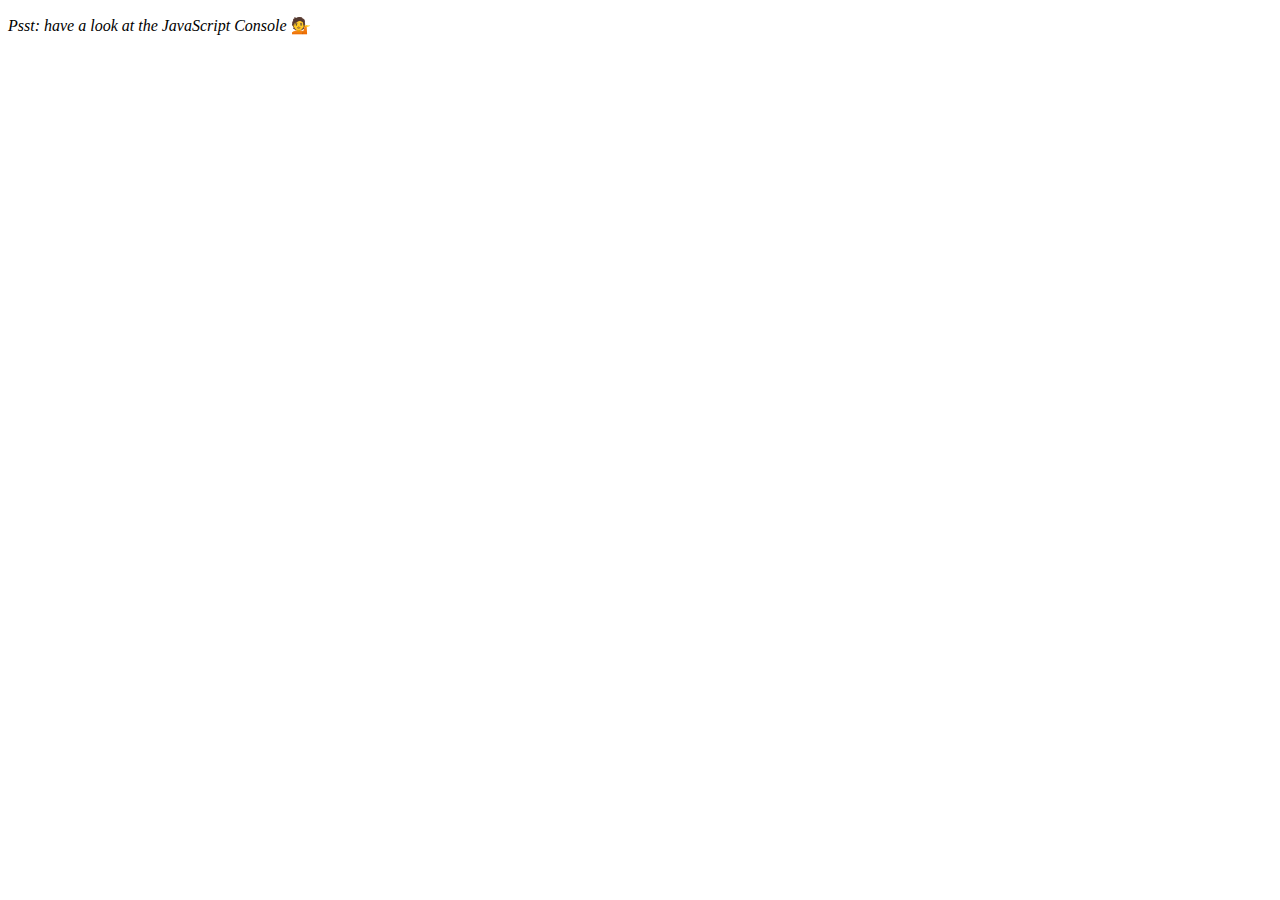
==== array.html @ e864c698 "cwiczenia z ajax" ====
<!DOCTYPE html>
<html lang="en">
<head>
  <meta charset="UTF-8">
  <title>Array Cardio 💪</title>
</head>
<body>
  <p><em>Psst: have a look at the JavaScript Console</em> 💁</p>
  <script>
    // Get your shorts on - this is an array workout!
    // ## Array Cardio Day 1

    // Some data we can work with

    const inventors = [
      { first: 'Albert', last: 'Einstein', year: 1879, passed: 1955 },
      { first: 'Isaac', last: 'Newton', year: 1643, passed: 1727 },
      { first: 'Galileo', last: 'Galilei', year: 1564, passed: 1642 },
      { first: 'Marie', last: 'Curie', year: 1867, passed: 1934 },
      { first: 'Johannes', last: 'Kepler', year: 1571, passed: 1630 },
      { first: 'Nicolaus', last: 'Copernicus', year: 1473, passed: 1543 },
      { first: 'Max', last: 'Planck', year: 1858, passed: 1947 }
//      { first: 'Katherine', last: 'Blodgett', year: 1898, passed: 1979 },
//      { first: 'Ada', last: 'Lovelace', year: 1815, passed: 1852 },
//      { first: 'Sarah E.', last: 'Goode', year: 1855, passed: 1905 },
//      { first: 'Lise', last: 'Meitner', year: 1878, passed: 1968 },
//      { first: 'Hanna', last: 'Hammarström', year: 1829, passed: 1909 }
    ];

    const people = ['Beck, Glenn', 'Becker, Carl', 'Beckett, Samuel', 'Beddoes, Mick', 'Beecher, Henry', 'Beethoven, Ludwig', 'Begin, Menachem', 'Belloc, Hilaire', 'Bellow, Saul', 'Benchley, Robert', 'Benenson, Peter', 'Ben-Gurion, David', 'Benjamin, Walter', 'Benn, Tony', 'Bennington, Chester', 'Benson, Leana', 'Bent, Silas', 'Bentsen, Lloyd', 'Berger, Ric', 'Bergman, Ingmar', 'Berio, Luciano', 'Berle, Milton', 'Berlin, Irving', 'Berne, Eric', 'Bernhard, Sandra', 'Berra, Yogi', 'Berry, Halle', 'Berry, Wendell', 'Bethea, Erin', 'Bevan, Aneurin', 'Bevel, Ken', 'Biden, Joseph', 'Bierce, Ambrose', 'Biko, Steve', 'Billings, Josh', 'Biondo, Frank', 'Birrell, Augustine', 'Black, Elk', 'Blair, Robert', 'Blair, Tony', 'Blake, William'];
    
    //https://javascript30.com/account/access/58d5564dbad3b321c1519b5e/view/99f049bb27
    var arrayJSON = 'https://gist.githubusercontent.com/Miserlou/c5cd8364bf9b2420bb29/raw/2bf258763cdddd704f8ffd3ea9a3e81d25e2c6f6/cities.json';
    
    // Array.prototype.filter()
    // 1. Filter the list of inventors for those who were born in the 1500's
    var len = inventors.length;
//    for (var i=0;i<len;i++){
//      var val = inventors[i].year;
//      if( val> 1500 && val <1599){
//        console.log(val);
//      }
//    }
    
//    const fifteen = inventors.filter(investor => {
//      if(investor.year >= 1500 && investor.year <1600){
//        return true;
//      }
//    });
//    console.table(fifteen);
    
      //const fifteen = inventors.filter(investor => (investor.year >= 1500 && investor.year <1600));
    //console.table(fifteen);
    
//    console.log(inventors[0].year);
    
    //-----------------------------------------------------------------------------------------------------------
    // Array.prototype.map()
    // 2. Give us an array of the inventors' first and last names
//    const fullName = inventors.map(function(d) {
//      return d.first +' '+ d.last;
//    });
//    console.log(fullName);
    
//    var nameArray = [];
//    for (var i = 0;i<len;i++){
//      var x = inventors[i].first + " " + inventors[i].last;
//      nameArray.push(x);
//    }
//    console.log(nameArray);
    
    
    
    
    //-----------------------------------------------------------------------------------------------------------
    // Array.prototype.sort()
    // 3. Sort the inventors by birthdate, oldest to youngest
//    var tablicaSort = [];
//    for (var i = 0;i<len;i++){
//      tablicaSort.push(inventors[i].year);
//    }
//    var newA = tablicaSort.sort(function(a,b){
//      return b-a;
//    });
//    console.log(newA);
    
//      const ordered = inventors.sort(function(a,b){
//      if(a.year<b.year) {
//        return 1;
//      }else{
//        return -1;  
//      }
//        
//      });
      //console.table(ordered);
    
//      const ordered2 = inventors.sort((a,b) => a.year<b.year ? 1 : -1);
      //console.table (ordered2);
    
    //-----------------------------------------------------------------------------------------------------------
    // Array.prototype.reduce()
    // 4. How many years did all the inventors live?
//    var totalYears = 0;
//    for (var i=0;i<len;i++){
//      var age = inventors[i].passed - inventors[i].year;
//      totalYears+=age;
//    }
//    console.log(totalYears);
    //-------------------
//    var total = 0;
//    const totalYears = inventors.reduce((total,inventor) => {
//      return total + (inventor.passed-inventor.year);
//    },0);
//    
//    console.log(totalYears);
  
    //-----------------------------------------------------------------------------------------------------------
    // 5. Sort the inventors by years lived
    //sortowanie wewnątrz obiektów w tabeli
//    const oldest = inventors.sort(function(a,b){
//      const lastGuy = a.passed - a.year;
//      const nextGuy = b.passed - b.year;
//      return lastGuy > nextGuy ? -1 : 1; 
//    });
//      console.table(oldest);
    
    
    
    //-----------------------------------------------------------------------------------------------------------
    // 6. create a list of Boulevards in Paris that contain 'de' anywhere in the name
    // https://en.wikipedia.org/wiki/Category:Boulevards_in_Paris
    //https://en.wikipedia.org/wiki/Category:Boulevards_in_Paris
    
    //    const category = document.querySelector('.mw-category');
    //    const links = Array.from(category.querySelectorAll('a'));
    //    const de = links
    //                    .map(link => link.textContent)
    //                    .filter(streetName => streetName.includes('de'));
    

    //-----------------------------------------------------------------------------------------------------------
    // 7. sort Exercise
    // Sort the people alphabetically by last name
    
//    const alpha = people.sort(function(lastOne, nextOne){
//      const [aLast,aFirst] = lastOne.split(', ');
//      const [bLast,bFirst] = nextOne.split(', ');
//      //return aLast > bLast ? 1 : -1;
//      console.table(nextOne);
//      
//    });
    
      const alpha = people.sort(function(lastOne, nextOne){
          const parts = lastOne.split(', ');
      //return aLast > bLast ? 1 : -1;
      //console.log(parts);
      
    });
    
//    var people2 = ['lukasz michal zaw pierwszy', 'aneta weronika zaw','daria monika zaw','tomek rysiek dom'];
//    
//    const nowa2 = people2.sort(function(a){
//      //const cos = b.split(' ');
//      //console.log(cos);
//      //przypisanie zmiennych do podzielonego textu
//      const [a2, b2, c2, d2] = a.split(' ');
//      console.log(a2,b2,c2,d2);
//    });
    
    
    
    //-----------------------------------------------------------------------------------------------------------
    // 8. Reduce Exercise
    // Sum up the instances of each of these
    const data = ['car', 'car', 'truck', 'truck', 'bike', 'walk', 'car', 'van', 'bike', 'walk', 'car', 'van', 'car', 'truck' ];
    
    const transport = data.reduce(function(obj, item){
      if(!obj[item]){
        obj[item] = 0;
      }
      obj[item]++;
      return obj;
    },{});
    
    console.log(transport);
  </script>
</body>
</html>
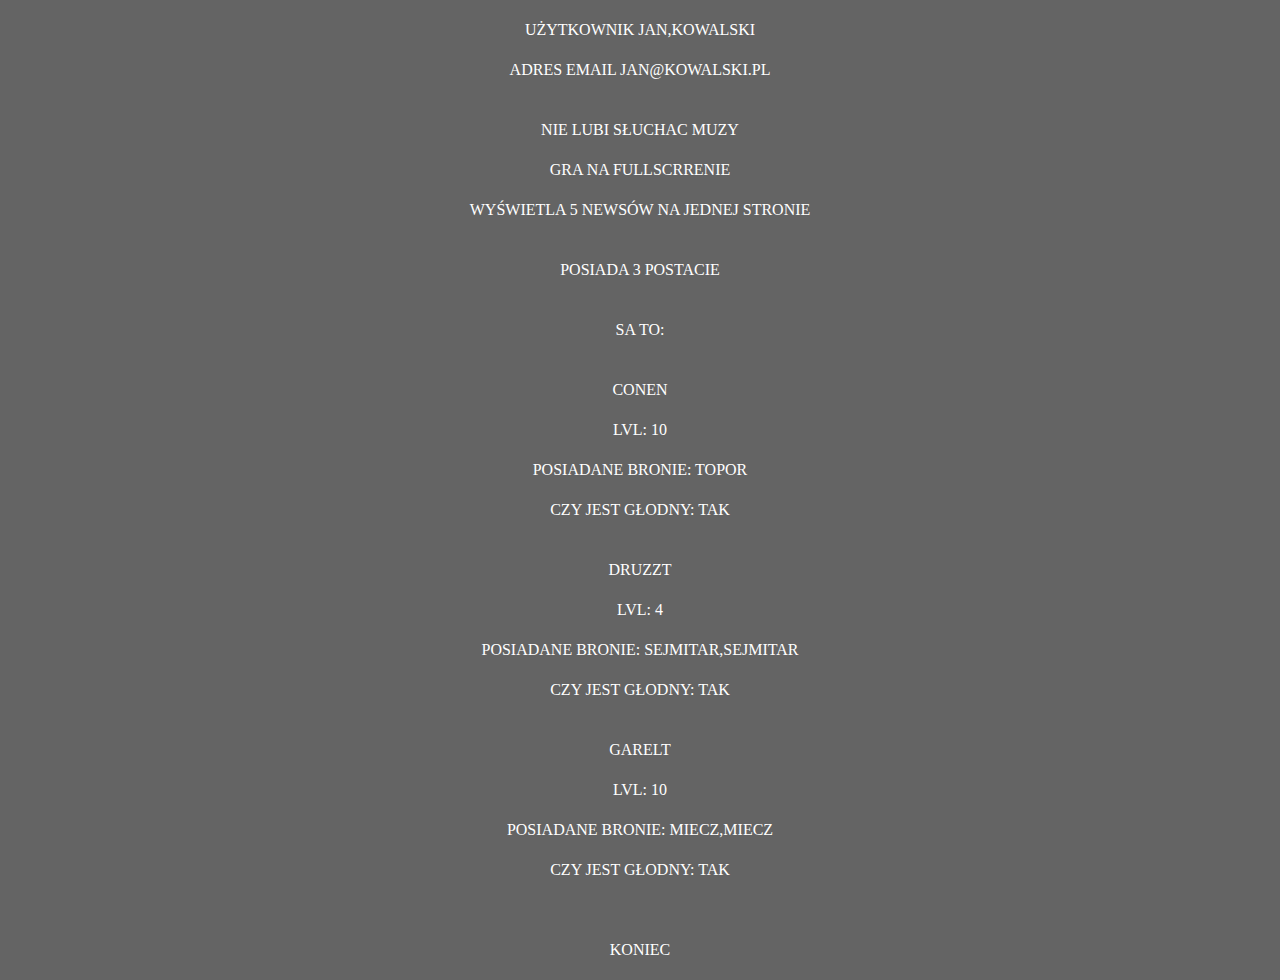
==== commit c721c640: "cwiczenia z json" ====
--- a/array.html
+++ b/array.html
@@ -4,8 +4,29 @@
   <meta charset="UTF-8">
   <title>Array Cardio 💪</title>
 </head>
+<style>
+  body{
+    display: flex;
+    justify-content: center;
+    align-content: center;
+    flex-direction: column;margin: 0;
+    padding: 0;
+  }
+  p{
+    color: white;
+    background: #646464;
+    padding: 10px 20px;
+    text-transform: uppercase;
+    text-align: center;
+    line-height: 40px;
+    font: 20px;
+    margin: 0 auto;
+    
+  }
+  </style>
 <body>
-  <p><em>Psst: have a look at the JavaScript Console</em> 💁</p>
+  
+  <div id="showMe"></div>
   <script>
     // Get your shorts on - this is an array workout!
     // ## Array Cardio Day 1
@@ -34,7 +55,7 @@
     
     // Array.prototype.filter()
     // 1. Filter the list of inventors for those who were born in the 1500's
-    var len = inventors.length;
+//    var len = inventors.length;
 //    for (var i=0;i<len;i++){
 //      var val = inventors[i].year;
 //      if( val> 1500 && val <1599){
@@ -150,12 +171,12 @@
 //      
 //    });
     
-      const alpha = people.sort(function(lastOne, nextOne){
-          const parts = lastOne.split(', ');
+//      const alpha = people.sort(function(lastOne, nextOne){
+//          const parts = lastOne.split(', ');
       //return aLast > bLast ? 1 : -1;
       //console.log(parts);
       
-    });
+//    });
     
 //    var people2 = ['lukasz michal zaw pierwszy', 'aneta weronika zaw','daria monika zaw','tomek rysiek dom'];
 //    
@@ -172,17 +193,84 @@
     //-----------------------------------------------------------------------------------------------------------
     // 8. Reduce Exercise
     // Sum up the instances of each of these
-    const data = ['car', 'car', 'truck', 'truck', 'bike', 'walk', 'car', 'van', 'bike', 'walk', 'car', 'van', 'car', 'truck' ];
-    
-    const transport = data.reduce(function(obj, item){
-      if(!obj[item]){
-        obj[item] = 0;
-      }
-      obj[item]++;
-      return obj;
-    },{});
-    
-    console.log(transport);
+//    const data = ['car', 'car', 'truck', 'truck', 'bike', 'walk', 'car', 'van', 'bike', 'walk', 'car', 'van', 'car', 'truck' ];
+//    
+//    const transport = data.reduce(function(obj, item){
+//      if(!obj[item]){
+//        obj[item] = 0;
+//      }
+//      obj[item]++;
+//      return obj;
+//    },{});
+//    
+//    console.log(transport);
+    var text2 = '{"name":["Jan","Kowalski"],"email":"jan@Kowalski.pl","settings":{"sound":"off","fullScreen":true,"newsDisplayed":5},"Characters":[{"name":"Conen","level":10,"items":["topor"],"hungry":true},{"name":"Druzzt","level":4,"items":["sejmitar","sejmitar"],"hungry":true},{"name":"Garelt","level":10,"items":["miecz","miecz"],"hungry":true}]}';
+    //console.log(text2);
+    var obj2 = JSON.parse(text2);
+    //console.log(obj2);
+    var msg = "<p>Użytkownik " + obj2.name + '</br>';
+    msg += "Adres email " + obj2.email + '</br>';
+    msg += soundON();
+    msg += "<p>Posiada " + obj2.Characters.length + " postacie</p>";
+    msg += "<p>Sa to: <br>" + showHeros()+'</p>';
+    msg += "<p>koniec</p>"; 
+    function soundON(){
+      var settings = "";
+      if (obj2.settings.sound === 'off'){
+        settings += "<p> Nie lubi słuchac muzy" +'</br>';
+      }
+      else{
+        settings += "Lubi słuchać muzy"+'</br>';
+      };
+      
+      if(obj2.settings.fullScreen == true){
+        settings += "Gra na fullScrrenie" +'</br>';
+      }
+      else{
+        settings += "Nie lubi grać na fullScrrenie" +'</br>';
+      };
+      settings += "Wyświetla "+obj2.settings.newsDisplayed + ' newsów na jednej stronie</p>';
+      return settings;
+    };
+    function areHungry(number){
+      var hungry = '';
+      if (obj2.Characters[number].hungry == true){
+        hungry += "Czy jest głodny: TAK";
+      }
+      else{
+        hungry += "<p>Czy jest głodny: NIE</p>";
+      }
+      return hungry;
+    }
+    function showHeros(){
+      var heros ="";
+      for (var i=0;i<3;i++){
+        heros += '<p>' + obj2.Characters[i].name + '<br/>';
+        heros += "LvL: " + obj2.Characters[i].level + '<br>';
+        heros += "Posiadane bronie: " + obj2.Characters[i].items + '<br>';
+        heros += areHungry(i) + '</p>';
+      }
+      return heros;
+    }
+  //console.log(obj2.Characters[1].hungry);  
+    
+    showMe.innerHTML = msg;
+    
+//    var text = '{"employees":[' +
+//      '{"firstName":"John","lastName":"Doe" },' +
+//      '{"firstName":"Anna","lastName":"Smith" },' +
+//      '{"firstName":"Peter","lastName":"Jones" }]}';
+//    console.log(text);
+//    var obj = JSON.parse(text);
+//    
+//    console.log(obj);
+//    var showMe = document.querySelector('#showMe');
+//    
+//    
+//    var imie = obj.employees[2].firstName + " "+ obj.employees[2].lastName;
+//    var wellcome = '<h1> Witamy na naszej stronie </h1>'; 
+//    wellcome += '<h2> '+ imie+' </h2>'; 
+//    showMe.innerHTML = wellcome;
   </script>
 </body>
 </html>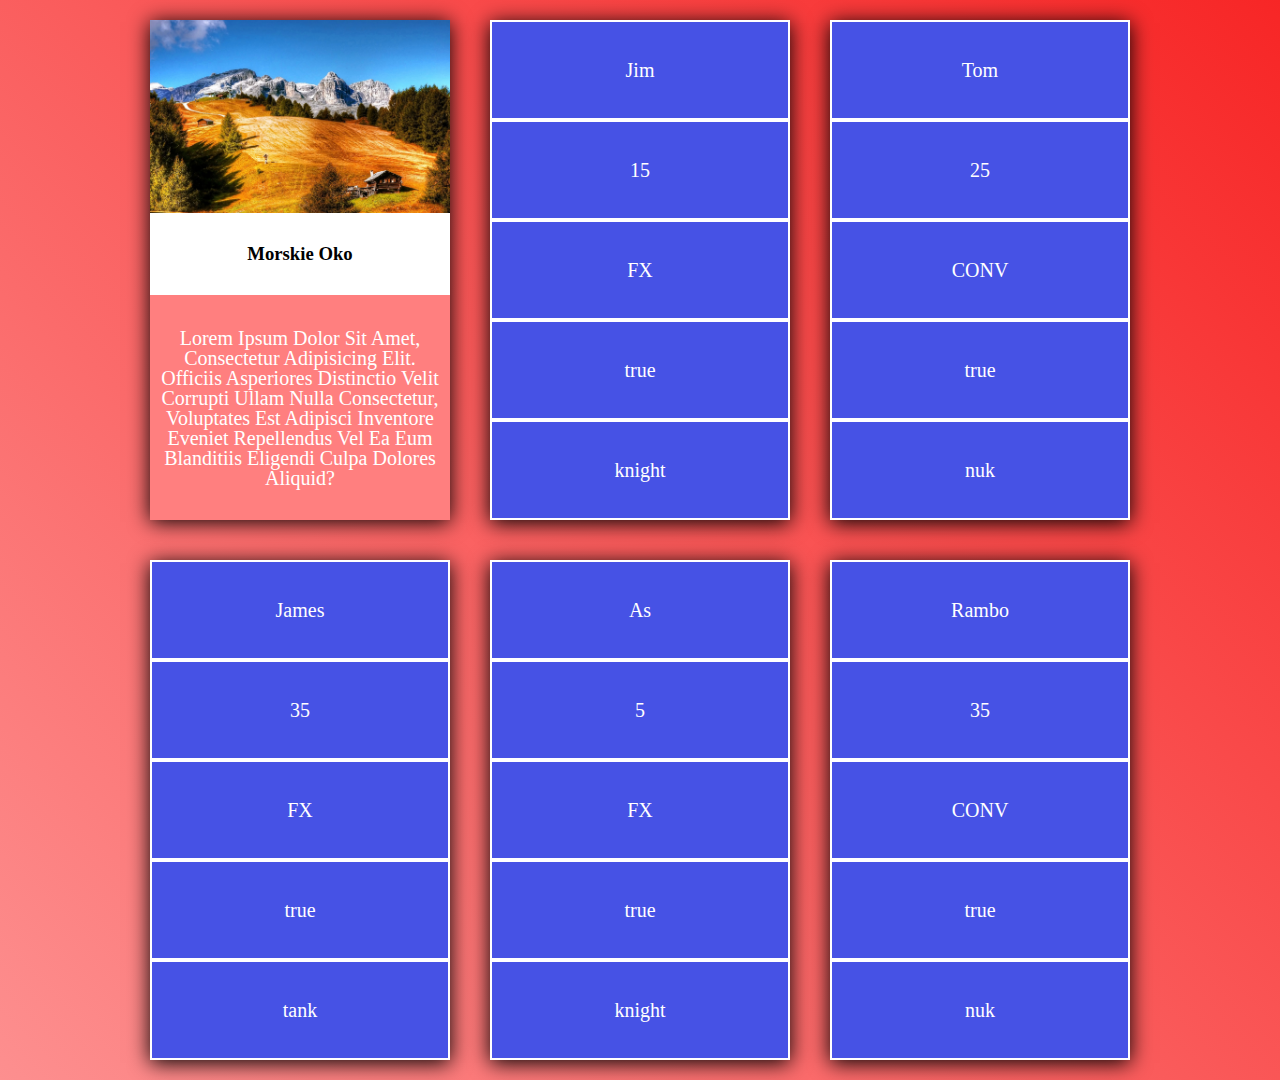
==== commit fdc62853: "cwiczenia z jason2" ====
--- a/array.html
+++ b/array.html
@@ -2,275 +2,35 @@
 <html lang="en">
 <head>
   <meta charset="UTF-8">
-  <title>Array Cardio 💪</title>
+  <title>Array</title>
+  <link rel="stylesheet" href="css/array.css">
 </head>
-<style>
-  body{
-    display: flex;
-    justify-content: center;
-    align-content: center;
-    flex-direction: column;margin: 0;
-    padding: 0;
-  }
-  p{
-    color: white;
-    background: #646464;
-    padding: 10px 20px;
-    text-transform: uppercase;
-    text-align: center;
-    line-height: 40px;
-    font: 20px;
-    margin: 0 auto;
-    
-  }
-  </style>
+
 <body>
+<div class="box">
   
-  <div id="showMe"></div>
-  <script>
-    // Get your shorts on - this is an array workout!
-    // ## Array Cardio Day 1
 
-    // Some data we can work with
+<div class="articeCard">
+  <img src="/images/foto1.jpg" alt="">
+  <h3>Morskie Oko</h3>
+  <p>Lorem ipsum dolor sit amet, consectetur adipisicing elit. Officiis asperiores distinctio velit corrupti ullam nulla consectetur, voluptates est adipisci inventore eveniet repellendus vel ea eum blanditiis eligendi culpa dolores aliquid?</p>
+</div>
+<div id="showMe"></div>
+<!--
+<div class="playCard">
+  <div class="name">JIM</div>
+  <div class="lvl">15</div>
+  <div class="clan">FX</div>
+  <div class="animal">Have pet</div>
+  <div class="char">Knight</div>
+</div>
+-->
+</div>
 
-    const inventors = [
-      { first: 'Albert', last: 'Einstein', year: 1879, passed: 1955 },
-      { first: 'Isaac', last: 'Newton', year: 1643, passed: 1727 },
-      { first: 'Galileo', last: 'Galilei', year: 1564, passed: 1642 },
-      { first: 'Marie', last: 'Curie', year: 1867, passed: 1934 },
-      { first: 'Johannes', last: 'Kepler', year: 1571, passed: 1630 },
-      { first: 'Nicolaus', last: 'Copernicus', year: 1473, passed: 1543 },
-      { first: 'Max', last: 'Planck', year: 1858, passed: 1947 }
-//      { first: 'Katherine', last: 'Blodgett', year: 1898, passed: 1979 },
-//      { first: 'Ada', last: 'Lovelace', year: 1815, passed: 1852 },
-//      { first: 'Sarah E.', last: 'Goode', year: 1855, passed: 1905 },
-//      { first: 'Lise', last: 'Meitner', year: 1878, passed: 1968 },
-//      { first: 'Hanna', last: 'Hammarström', year: 1829, passed: 1909 }
-    ];
 
-    const people = ['Beck, Glenn', 'Becker, Carl', 'Beckett, Samuel', 'Beddoes, Mick', 'Beecher, Henry', 'Beethoven, Ludwig', 'Begin, Menachem', 'Belloc, Hilaire', 'Bellow, Saul', 'Benchley, Robert', 'Benenson, Peter', 'Ben-Gurion, David', 'Benjamin, Walter', 'Benn, Tony', 'Bennington, Chester', 'Benson, Leana', 'Bent, Silas', 'Bentsen, Lloyd', 'Berger, Ric', 'Bergman, Ingmar', 'Berio, Luciano', 'Berle, Milton', 'Berlin, Irving', 'Berne, Eric', 'Bernhard, Sandra', 'Berra, Yogi', 'Berry, Halle', 'Berry, Wendell', 'Bethea, Erin', 'Bevan, Aneurin', 'Bevel, Ken', 'Biden, Joseph', 'Bierce, Ambrose', 'Biko, Steve', 'Billings, Josh', 'Biondo, Frank', 'Birrell, Augustine', 'Black, Elk', 'Blair, Robert', 'Blair, Tony', 'Blake, William'];
-    
-    //https://javascript30.com/account/access/58d5564dbad3b321c1519b5e/view/99f049bb27
-    var arrayJSON = 'https://gist.githubusercontent.com/Miserlou/c5cd8364bf9b2420bb29/raw/2bf258763cdddd704f8ffd3ea9a3e81d25e2c6f6/cities.json';
-    
-    // Array.prototype.filter()
-    // 1. Filter the list of inventors for those who were born in the 1500's
-//    var len = inventors.length;
-//    for (var i=0;i<len;i++){
-//      var val = inventors[i].year;
-//      if( val> 1500 && val <1599){
-//        console.log(val);
-//      }
-//    }
-    
-//    const fifteen = inventors.filter(investor => {
-//      if(investor.year >= 1500 && investor.year <1600){
-//        return true;
-//      }
-//    });
-//    console.table(fifteen);
-    
-      //const fifteen = inventors.filter(investor => (investor.year >= 1500 && investor.year <1600));
-    //console.table(fifteen);
-    
-//    console.log(inventors[0].year);
-    
-    //-----------------------------------------------------------------------------------------------------------
-    // Array.prototype.map()
-    // 2. Give us an array of the inventors' first and last names
-//    const fullName = inventors.map(function(d) {
-//      return d.first +' '+ d.last;
-//    });
-//    console.log(fullName);
-    
-//    var nameArray = [];
-//    for (var i = 0;i<len;i++){
-//      var x = inventors[i].first + " " + inventors[i].last;
-//      nameArray.push(x);
-//    }
-//    console.log(nameArray);
-    
-    
-    
-    
-    //-----------------------------------------------------------------------------------------------------------
-    // Array.prototype.sort()
-    // 3. Sort the inventors by birthdate, oldest to youngest
-//    var tablicaSort = [];
-//    for (var i = 0;i<len;i++){
-//      tablicaSort.push(inventors[i].year);
-//    }
-//    var newA = tablicaSort.sort(function(a,b){
-//      return b-a;
-//    });
-//    console.log(newA);
-    
-//      const ordered = inventors.sort(function(a,b){
-//      if(a.year<b.year) {
-//        return 1;
-//      }else{
-//        return -1;  
-//      }
-//        
-//      });
-      //console.table(ordered);
-    
-//      const ordered2 = inventors.sort((a,b) => a.year<b.year ? 1 : -1);
-      //console.table (ordered2);
-    
-    //-----------------------------------------------------------------------------------------------------------
-    // Array.prototype.reduce()
-    // 4. How many years did all the inventors live?
-//    var totalYears = 0;
-//    for (var i=0;i<len;i++){
-//      var age = inventors[i].passed - inventors[i].year;
-//      totalYears+=age;
-//    }
-//    console.log(totalYears);
-    //-------------------
-//    var total = 0;
-//    const totalYears = inventors.reduce((total,inventor) => {
-//      return total + (inventor.passed-inventor.year);
-//    },0);
-//    
-//    console.log(totalYears);
+
+<script   src="https://code.jquery.com/jquery-2.2.4.min.js"   integrity="sha256-BbhdlvQf/xTY9gja0Dq3HiwQF8LaCRTXxZKRutelT44="   crossorigin="anonymous"></script> 
+  <script src="js/array.js" ></script>
   
-    //-----------------------------------------------------------------------------------------------------------
-    // 5. Sort the inventors by years lived
-    //sortowanie wewnątrz obiektów w tabeli
-//    const oldest = inventors.sort(function(a,b){
-//      const lastGuy = a.passed - a.year;
-//      const nextGuy = b.passed - b.year;
-//      return lastGuy > nextGuy ? -1 : 1; 
-//    });
-//      console.table(oldest);
-    
-    
-    
-    //-----------------------------------------------------------------------------------------------------------
-    // 6. create a list of Boulevards in Paris that contain 'de' anywhere in the name
-    // https://en.wikipedia.org/wiki/Category:Boulevards_in_Paris
-    //https://en.wikipedia.org/wiki/Category:Boulevards_in_Paris
-    
-    //    const category = document.querySelector('.mw-category');
-    //    const links = Array.from(category.querySelectorAll('a'));
-    //    const de = links
-    //                    .map(link => link.textContent)
-    //                    .filter(streetName => streetName.includes('de'));
-    
-
-    //-----------------------------------------------------------------------------------------------------------
-    // 7. sort Exercise
-    // Sort the people alphabetically by last name
-    
-//    const alpha = people.sort(function(lastOne, nextOne){
-//      const [aLast,aFirst] = lastOne.split(', ');
-//      const [bLast,bFirst] = nextOne.split(', ');
-//      //return aLast > bLast ? 1 : -1;
-//      console.table(nextOne);
-//      
-//    });
-    
-//      const alpha = people.sort(function(lastOne, nextOne){
-//          const parts = lastOne.split(', ');
-      //return aLast > bLast ? 1 : -1;
-      //console.log(parts);
-      
-//    });
-    
-//    var people2 = ['lukasz michal zaw pierwszy', 'aneta weronika zaw','daria monika zaw','tomek rysiek dom'];
-//    
-//    const nowa2 = people2.sort(function(a){
-//      //const cos = b.split(' ');
-//      //console.log(cos);
-//      //przypisanie zmiennych do podzielonego textu
-//      const [a2, b2, c2, d2] = a.split(' ');
-//      console.log(a2,b2,c2,d2);
-//    });
-    
-    
-    
-    //-----------------------------------------------------------------------------------------------------------
-    // 8. Reduce Exercise
-    // Sum up the instances of each of these
-//    const data = ['car', 'car', 'truck', 'truck', 'bike', 'walk', 'car', 'van', 'bike', 'walk', 'car', 'van', 'car', 'truck' ];
-//    
-//    const transport = data.reduce(function(obj, item){
-//      if(!obj[item]){
-//        obj[item] = 0;
-//      }
-//      obj[item]++;
-//      return obj;
-//    },{});
-//    
-//    console.log(transport);
-    var text2 = '{"name":["Jan","Kowalski"],"email":"jan@Kowalski.pl","settings":{"sound":"off","fullScreen":true,"newsDisplayed":5},"Characters":[{"name":"Conen","level":10,"items":["topor"],"hungry":true},{"name":"Druzzt","level":4,"items":["sejmitar","sejmitar"],"hungry":true},{"name":"Garelt","level":10,"items":["miecz","miecz"],"hungry":true}]}';
-    //console.log(text2);
-    var obj2 = JSON.parse(text2);
-    //console.log(obj2);
-    var msg = "<p>Użytkownik " + obj2.name + '</br>';
-    msg += "Adres email " + obj2.email + '</br>';
-    msg += soundON();
-    msg += "<p>Posiada " + obj2.Characters.length + " postacie</p>";
-    msg += "<p>Sa to: <br>" + showHeros()+'</p>';
-    msg += "<p>koniec</p>"; 
-    function soundON(){
-      var settings = "";
-      if (obj2.settings.sound === 'off'){
-        settings += "<p> Nie lubi słuchac muzy" +'</br>';
-      }
-      else{
-        settings += "Lubi słuchać muzy"+'</br>';
-      };
-      
-      if(obj2.settings.fullScreen == true){
-        settings += "Gra na fullScrrenie" +'</br>';
-      }
-      else{
-        settings += "Nie lubi grać na fullScrrenie" +'</br>';
-      };
-      settings += "Wyświetla "+obj2.settings.newsDisplayed + ' newsów na jednej stronie</p>';
-      return settings;
-    };
-    function areHungry(number){
-      var hungry = '';
-      if (obj2.Characters[number].hungry == true){
-        hungry += "Czy jest głodny: TAK";
-      }
-      else{
-        hungry += "<p>Czy jest głodny: NIE</p>";
-      }
-      return hungry;
-    }
-    function showHeros(){
-      var heros ="";
-      for (var i=0;i<3;i++){
-        heros += '<p>' + obj2.Characters[i].name + '<br/>';
-        heros += "LvL: " + obj2.Characters[i].level + '<br>';
-        heros += "Posiadane bronie: " + obj2.Characters[i].items + '<br>';
-        heros += areHungry(i) + '</p>';
-      }
-      return heros;
-    }
-  //console.log(obj2.Characters[1].hungry);  
-    
-    showMe.innerHTML = msg;
-    
-//    var text = '{"employees":[' +
-//      '{"firstName":"John","lastName":"Doe" },' +
-//      '{"firstName":"Anna","lastName":"Smith" },' +
-//      '{"firstName":"Peter","lastName":"Jones" }]}';
-//    console.log(text);
-//    var obj = JSON.parse(text);
-//    
-//    console.log(obj);
-//    var showMe = document.querySelector('#showMe');
-//    
-//    
-//    var imie = obj.employees[2].firstName + " "+ obj.employees[2].lastName;
-//    var wellcome = '<h1> Witamy na naszej stronie </h1>'; 
-//    wellcome += '<h2> '+ imie+' </h2>'; 
-//    showMe.innerHTML = wellcome;
-  </script>
 </body>
 </html>--- a/css/array.css
+++ b/css/array.css
@@ -0,0 +1,87 @@
+/* Generated by less 2.5.1 */
+body {
+  display: flex;
+  justify-content: center;
+  align-content: center;
+  flex-direction: column;
+  margin: 0;
+  padding: 0;
+  box-sizing: border-box;
+}
+* {
+  box-sizing: border-box;
+}
+p {
+  color: white;
+  background: #646464;
+  padding: 10px 20px;
+  text-transform: uppercase;
+  text-align: center;
+  line-height: 40px;
+  font: 20px;
+  margin: 0 auto;
+}
+.box {
+  background: linear-gradient(45deg, #fd8f8f, #f72626);
+  display: flex;
+  justify-content: center;
+  align-content: center;
+  flex-wrap: wrap;
+}
+.articeCard {
+  width: 300px;
+  max-height: 500px;
+  box-shadow: 0 2px 20px black;
+  margin: 20px;
+  background: white;
+  display: flex;
+  justify-content: space-between;
+  align-items: center;
+  flex-direction: column;
+}
+.articeCard:hover {
+  opacity: 0.90;
+}
+.articeCard img {
+  width: 100%;
+  height: 200px;
+}
+.articeCard h3 {
+  text-align: center;
+  height: 50px;
+}
+.articeCard p {
+  font-size: 20px;
+  line-height: 20px;
+  background: #ff7f7f;
+  text-transform: capitalize;
+  text-align: center;
+  height: 250px;
+  color: white;
+  padding: 5px;
+}
+.articeCard h3,
+.articeCard p {
+  display: flex;
+  justify-content: center;
+  align-items: center;
+}
+.playCard {
+  width: 300px;
+  margin: 20px;
+  box-shadow: 0 3px 20px black;
+  background: #4652e5;
+  color: white;
+}
+.playCard .name,
+.playCard .lvl,
+.playCard .clan,
+.playCard .animal,
+.playCard .char {
+  height: 100px;
+  display: flex;
+  justify-content: center;
+  align-items: center;
+  border: 2px solid white;
+  font-size: 20px;
+}
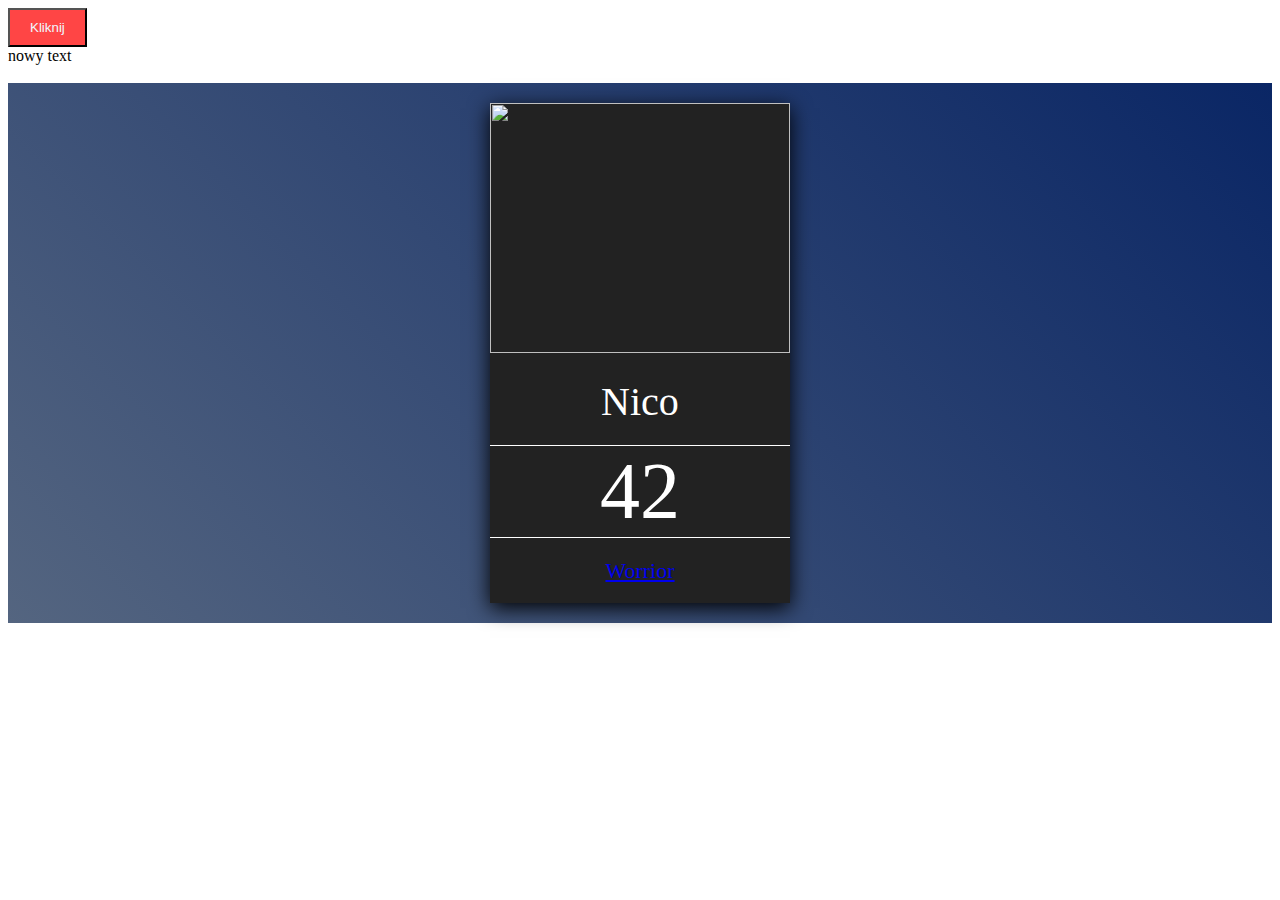
==== commit 6904ad75: "Modyfikacja strony, cwiczenia z ajax" ====
--- a/array.html
+++ b/array.html
@@ -1,36 +1,31 @@
 <!DOCTYPE html>
-<html lang="en">
+<html lang="pl">
 <head>
-  <meta charset="UTF-8">
-  <title>Array</title>
-  <link rel="stylesheet" href="css/array.css">
+<meta charset="utf-8">
+<meta http-equiv="X-UA-Compatible" content="IE=edge">
+<meta name="viewport" content="width=device-width, initial-scale=1">
+<meta name="description" content="">
+<meta name="author" content="">
+<link rel="stylesheet" href="css/array.css">
+<title>New HMTL document by NewJect</title>
+
 </head>
-
 <body>
+<button id="klik">Kliknij</button>
+<div id="pokaz">nowy text</div>
+<br>
 <div class="box">
-  
-
-<div class="articeCard">
-  <img src="/images/foto1.jpg" alt="">
-  <h3>Morskie Oko</h3>
-  <p>Lorem ipsum dolor sit amet, consectetur adipisicing elit. Officiis asperiores distinctio velit corrupti ullam nulla consectetur, voluptates est adipisci inventore eveniet repellendus vel ea eum blanditiis eligendi culpa dolores aliquid?</p>
+  <div class="gameCard"> 
+   <img src="https://i.ytimg.com/vi/98hRtOJqOYE/maxresdefault.jpg" alt="">
+    <div class="name">Nico</div>
+    <div class="lvl">42</div>
+    <div class="char"><a href="https://i.ytimg.com/vi/98hRtOJqOYE/maxresdefault.jpg" target="_blank">Worrior</a></div>
+  </div>
 </div>
-<div id="showMe"></div>
-<!--
-<div class="playCard">
-  <div class="name">JIM</div>
-  <div class="lvl">15</div>
-  <div class="clan">FX</div>
-  <div class="animal">Have pet</div>
-  <div class="char">Knight</div>
-</div>
--->
-</div>
-
-
-
-<script   src="https://code.jquery.com/jquery-2.2.4.min.js"   integrity="sha256-BbhdlvQf/xTY9gja0Dq3HiwQF8LaCRTXxZKRutelT44="   crossorigin="anonymous"></script> 
-  <script src="js/array.js" ></script>
-  
+<script
+  src="https://code.jquery.com/jquery-2.2.4.min.js"
+  integrity="sha256-BbhdlvQf/xTY9gja0Dq3HiwQF8LaCRTXxZKRutelT44="
+  crossorigin="anonymous"></script>
+<script src="js/array.js"></script>
 </body>
 </html>--- a/css/array.css
+++ b/css/array.css
@@ -1,87 +1,50 @@
 /* Generated by less 2.5.1 */
-body {
-  display: flex;
-  justify-content: center;
-  align-content: center;
-  flex-direction: column;
-  margin: 0;
-  padding: 0;
-  box-sizing: border-box;
-}
-* {
-  box-sizing: border-box;
-}
-p {
-  color: white;
-  background: #646464;
-  padding: 10px 20px;
-  text-transform: uppercase;
-  text-align: center;
-  line-height: 40px;
-  font: 20px;
-  margin: 0 auto;
-}
 .box {
-  background: linear-gradient(45deg, #fd8f8f, #f72626);
-  display: flex;
-  justify-content: center;
-  align-content: center;
-  flex-wrap: wrap;
-}
-.articeCard {
-  width: 300px;
-  max-height: 500px;
-  box-shadow: 0 2px 20px black;
-  margin: 20px;
-  background: white;
-  display: flex;
-  justify-content: space-between;
-  align-items: center;
-  flex-direction: column;
-}
-.articeCard:hover {
-  opacity: 0.90;
-}
-.articeCard img {
-  width: 100%;
-  height: 200px;
-}
-.articeCard h3 {
-  text-align: center;
-  height: 50px;
-}
-.articeCard p {
+  background: linear-gradient(45deg, #546580, #0a2665);
   font-size: 20px;
-  line-height: 20px;
-  background: #ff7f7f;
-  text-transform: capitalize;
-  text-align: center;
-  height: 250px;
-  color: white;
-  padding: 5px;
-}
-.articeCard h3,
-.articeCard p {
   display: flex;
   justify-content: center;
   align-items: center;
+  flex-wrap: wrap;
+  width: 100%;
 }
-.playCard {
+.gameCard {
   width: 300px;
+  height: 500px;
+  background: #222222;
+  box-shadow: 0 5px 20px black;
   margin: 20px;
-  box-shadow: 0 3px 20px black;
-  background: #4652e5;
+}
+.gameCard img {
+  width: 100%;
+  height: 250px;
+}
+.gameCard .name,
+.gameCard .lvl,
+.gameCard .char {
   color: white;
-}
-.playCard .name,
-.playCard .lvl,
-.playCard .clan,
-.playCard .animal,
-.playCard .char {
-  height: 100px;
   display: flex;
   justify-content: center;
   align-items: center;
-  border: 2px solid white;
-  font-size: 20px;
+  border-bottom: 1px solid white;
 }
+.gameCard .name {
+  font-size: 2em;
+  padding: 20px 0;
+}
+.gameCard .lvl {
+  font-size: 4em;
+}
+.gameCard .char {
+  font-size: 1.1em;
+  padding: 20px 0;
+  border-bottom: none;
+}
+#pokaz {
+  display: block;
+}
+#klik {
+  padding: 10px 20px;
+  background: #ff4545;
+  color: aliceblue;
+}
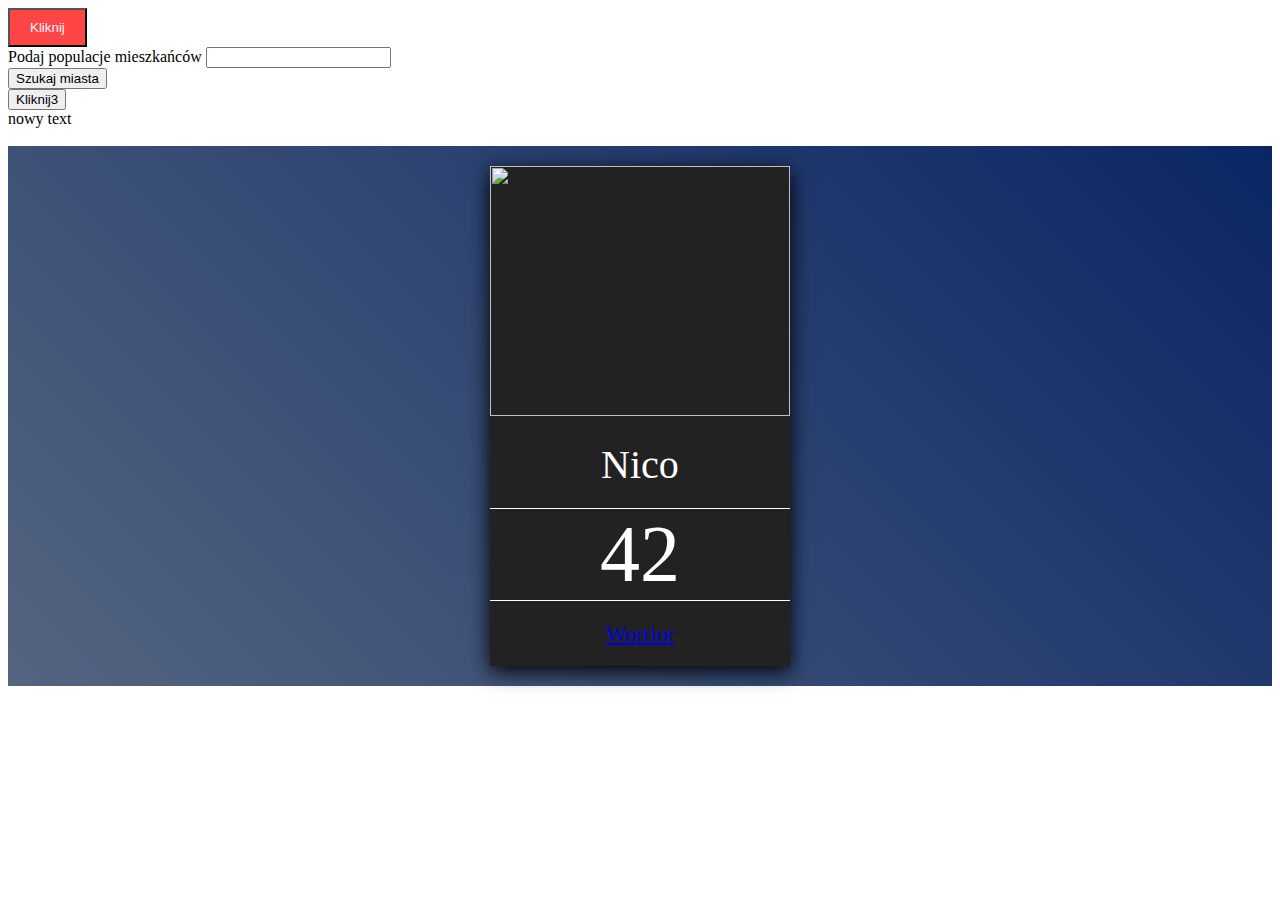
==== commit 2d86a73c: "kolejne cwiczenia z ajax i json" ====
--- a/array.html
+++ b/array.html
@@ -11,7 +11,11 @@
 
 </head>
 <body>
-<button id="klik">Kliknij</button>
+<button id="klik">Kliknij</button><br>
+<label for="ilosc">Podaj populacje mieszkańców</label>
+<input type="text" id="ilosc"><br>
+<button id="klik2">Szukaj miasta</button><br>
+<button id="klik3">Kliknij3</button> <br>
 <div id="pokaz">nowy text</div>
 <br>
 <div class="box">
@@ -22,6 +26,20 @@
     <div class="char"><a href="https://i.ytimg.com/vi/98hRtOJqOYE/maxresdefault.jpg" target="_blank">Worrior</a></div>
   </div>
 </div>
+<div class="box2">
+<!--
+<div class="city">
+  <div class="nameCity">
+    <div class="title">Name</div>
+    <div class="value">New York</div>
+  </div>
+  <div class="populationCity">
+    <div class="title">Population</div>
+    <div class="value">35624871</div>
+  </div>
+</div>
+-->
+</div>
 <script
   src="https://code.jquery.com/jquery-2.2.4.min.js"
   integrity="sha256-BbhdlvQf/xTY9gja0Dq3HiwQF8LaCRTXxZKRutelT44="
--- a/css/array.css
+++ b/css/array.css
@@ -1,4 +1,7 @@
 /* Generated by less 2.5.1 */
+* {
+  box-sizing: border-box;
+}
 .box {
   background: linear-gradient(45deg, #546580, #0a2665);
   font-size: 20px;
@@ -48,3 +51,31 @@
   background: #ff4545;
   color: aliceblue;
 }
+.box2 {
+  background: linear-gradient(30deg, #f43e3e, #841f1f);
+  display: flex;
+  justify-content: center;
+  align-items: center;
+  flex-wrap: wrap;
+}
+.box2 .city {
+  background: #555555;
+  text-align: center;
+  width: 300px;
+  border: 2px solid #000000;
+  box-shadow: 0px 4px 10px black;
+  margin: 10px;
+}
+.box2 .nameCity,
+.box2 .populationCity {
+  padding: 10px 20px;
+  font-size: 20px;
+  color: #d4cec1;
+}
+.box2 .nameCity .title,
+.box2 .populationCity .title,
+.box2 .nameCity .value,
+.box2 .populationCity .value {
+  display: inline-block;
+  width: 45%;
+}
